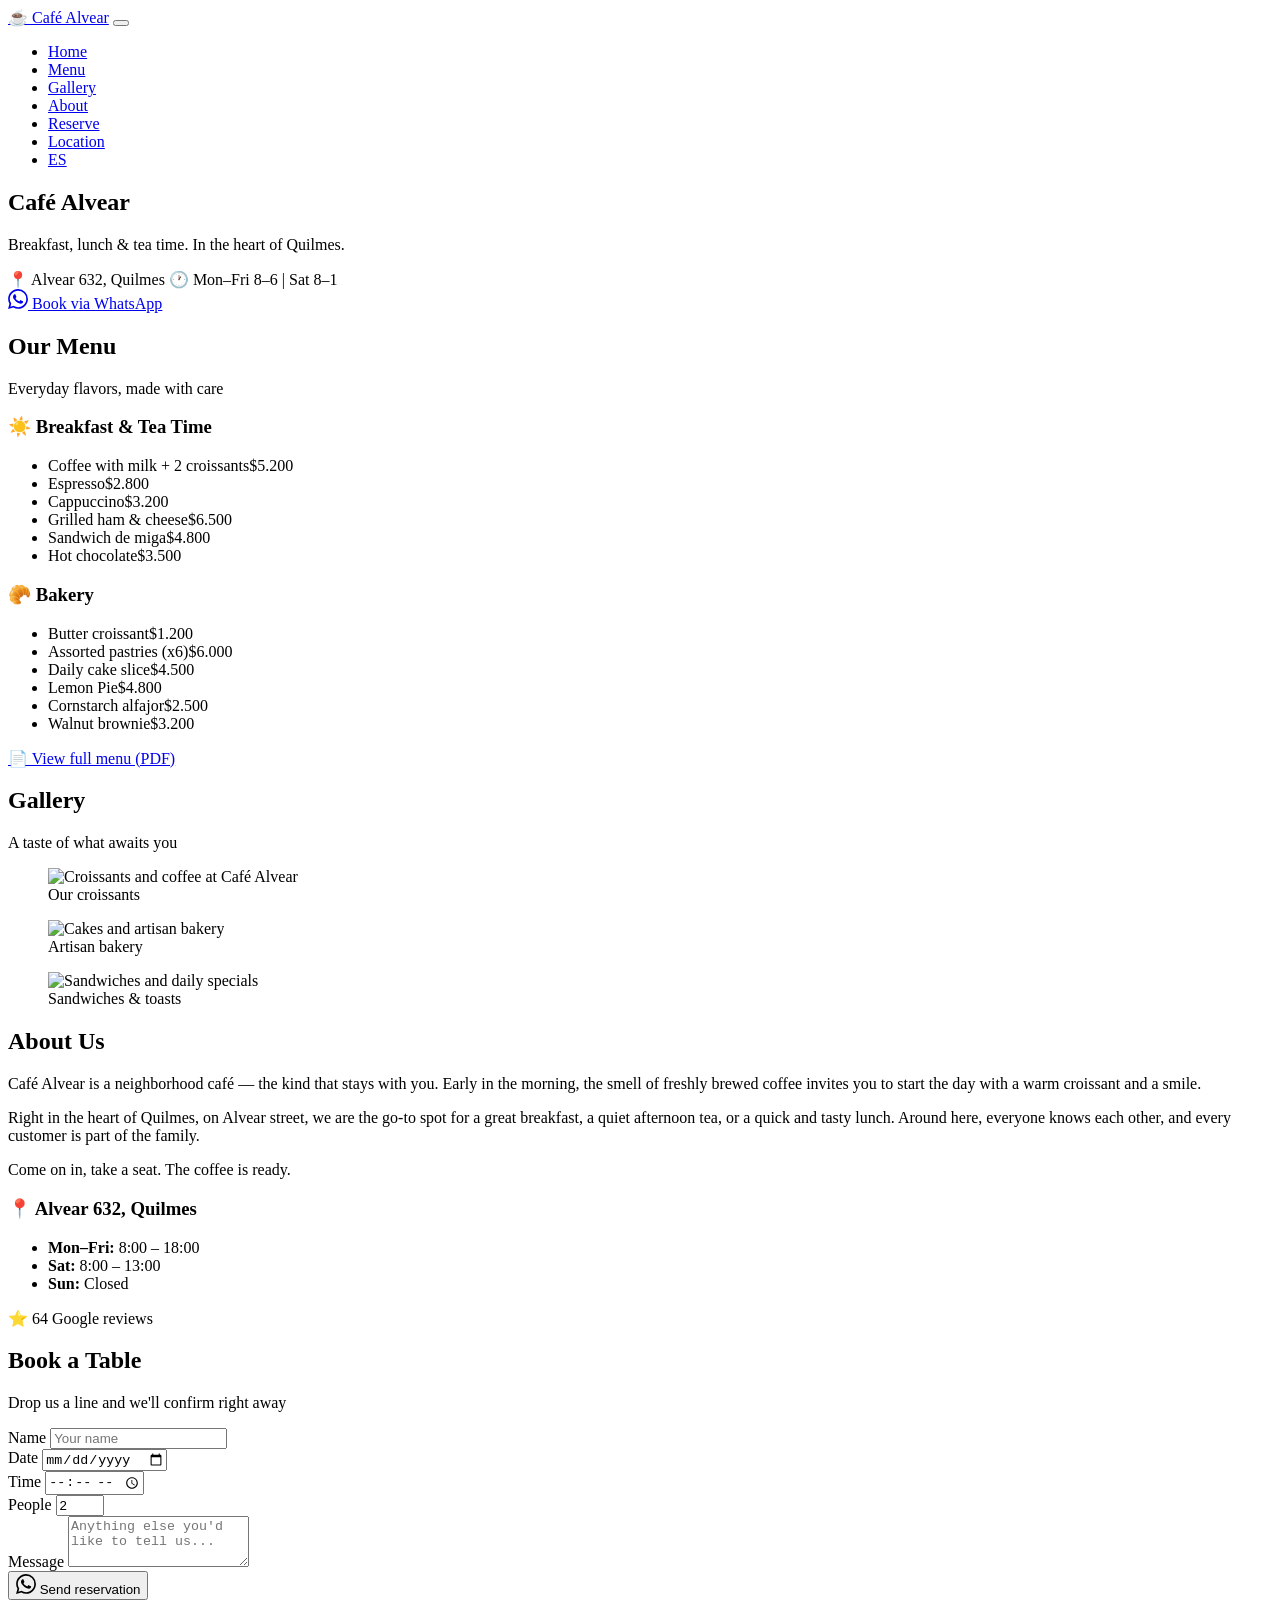
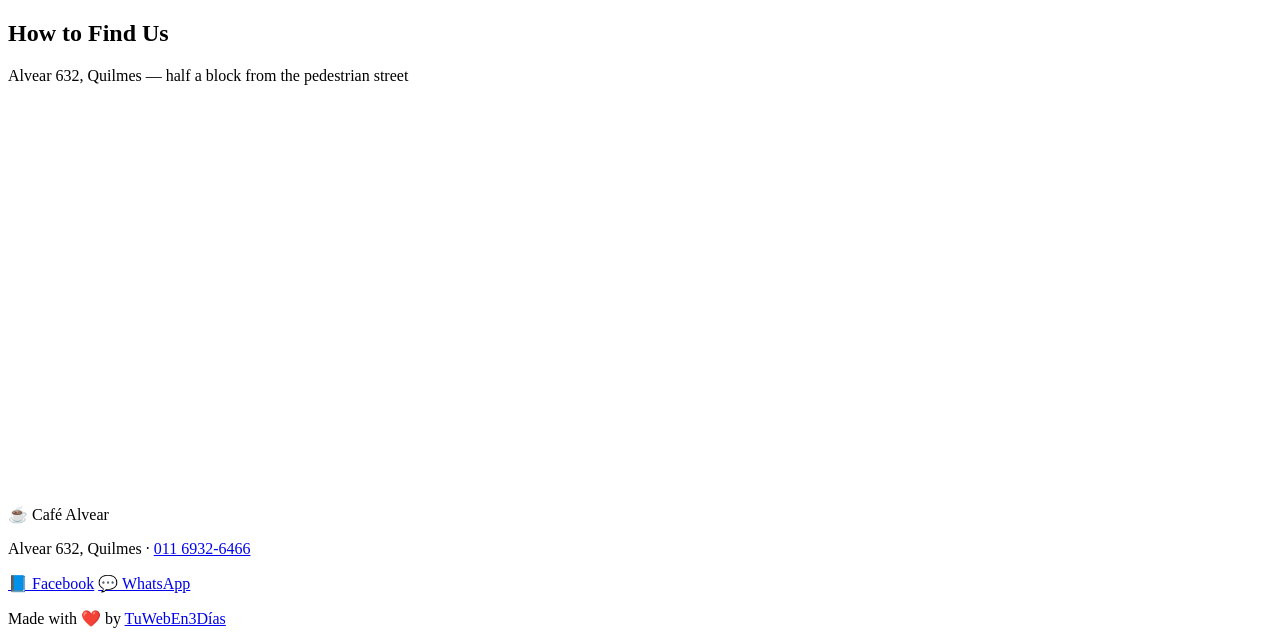
==== en/index.html @ 666771d4 "Add landing page for Café Alvear" ====
<!DOCTYPE html>
<html lang="en" prefix="og: https://ogp.me/ns#">
<head>
<meta charset="UTF-8">
<meta name="viewport" content="width=device-width, initial-scale=1.0">
<title>Café Alvear | Coffee Shop in Quilmes, Buenos Aires</title>
<meta name="description" content="Café Alvear. Breakfast, lunch and tea time in the heart of Quilmes. Pastries, coffee, sandwiches and artisan bakery.">
<meta property="og:title" content="Café Alvear | Coffee Shop in Quilmes">
<meta property="og:description" content="Breakfast, lunch and tea time in the heart of Quilmes.">
<meta property="og:type" content="website">
<meta property="og:url" content="https://tuweben3dias.github.io/demo-cafe-alvear/en/">
<meta name="theme-color" content="#E8A838">
<link rel="icon" type="image/svg+xml" href="data:image/svg+xml,<svg xmlns='http://www.w3.org/2000/svg' viewBox='0 0 100 100'><text y='80' font-size='80'>☕</text></svg>">
<link rel="preconnect" href="https://fonts.googleapis.com">
<link rel="preconnect" href="https://fonts.gstatic.com" crossorigin>
<link href="https://fonts.googleapis.com/css2?family=DM+Sans:opsz,wght@9..40,400;9..40,500;9..40,700&family=Syne:wght@600;700;800&display=swap" rel="stylesheet">
<link rel="stylesheet" href="../css/styles.css">
<script type="application/ld+json">
{
  "@context": "https://schema.org",
  "@type": "CafeOrCoffeeShop",
  "name": "Café Alvear",
  "image": "https://tuweben3dias.github.io/demo-cafe-alvear/imgs/placeholder-hero.svg",
  "url": "https://tuweben3dias.github.io/demo-cafe-alvear/",
  "telephone": "+54 11 6932-6466",
  "address": {
    "@type": "PostalAddress",
    "streetAddress": "Alvear 632",
    "addressLocality": "Quilmes",
    "addressRegion": "Buenos Aires",
    "addressCountry": "AR",
    "postalCode": "B1878"
  },
  "openingHoursSpecification": [
    { "@type": "OpeningHoursSpecification", "dayOfWeek": ["Monday","Tuesday","Wednesday","Thursday","Friday"], "opens": "08:00", "closes": "18:00" },
    { "@type": "OpeningHoursSpecification", "dayOfWeek": "Saturday", "opens": "08:00", "closes": "13:00" }
  ],
  "priceRange": "$",
  "servesCuisine": "Coffee"
}
</script>
<script async src="https://www.googletagmanager.com/gtag/js?id=G-MYPNVV6ZX1"></script>
<script>window.dataLayer=window.dataLayer||[];function gtag(){dataLayer.push(arguments)};gtag('js',new Date());gtag('config','G-MYPNVV6ZX1');</script>
</head>
<body>

<nav class="navbar" id="navbar">
  <div class="container navbar__inner">
    <a href="../" class="navbar__logo">☕ Café Alvear</a>
    <button class="navbar__toggle" id="navToggle" aria-label="Menu">
      <span></span><span></span><span></span>
    </button>
    <ul class="navbar__links" id="navLinks">
      <li><a href="#hero" class="active">Home</a></li>
      <li><a href="#menu">Menu</a></li>
      <li><a href="#galeria">Gallery</a></li>
      <li><a href="#nosotros">About</a></li>
      <li><a href="#reservas">Reserve</a></li>
      <li><a href="#ubicacion">Location</a></li>
      <li class="navbar__lang"><a href="../" lang="es">ES</a></li>
    </ul>
  </div>
</nav>

<section class="hero" id="hero">
  <div class="hero__bg" aria-hidden="true"></div>
  <div class="container hero__inner">
    <h1 class="hero__title">Café Alvear</h1>
    <p class="hero__tagline">Breakfast, lunch & tea time. In the heart of Quilmes.</p>
    <div class="hero__info">
      <span>📍 Alvear 632, Quilmes</span>
      <span>🕐 Mon–Fri 8–6 | Sat 8–1</span>
    </div>
    <a href="https://wa.me/5491169326466" target="_blank" rel="noopener" class="btn btn--whatsapp">
      <svg width="20" height="20" viewBox="0 0 24 24" fill="currentColor"><path d="M17.472 14.382c-.297-.149-1.758-.867-2.03-.967-.273-.099-.471-.148-.67.15-.197.297-.767.966-.94 1.164-.173.199-.347.223-.644.075-.297-.15-1.255-.463-2.39-1.475-.883-.788-1.48-1.761-1.653-2.059-.173-.297-.018-.458.13-.606.134-.133.298-.347.446-.52.149-.174.198-.298.298-.497.099-.198.05-.371-.025-.52-.075-.149-.669-1.612-.916-2.207-.242-.579-.487-.5-.669-.51-.173-.008-.371-.01-.57-.01-.198 0-.52.074-.792.372-.272.297-1.04 1.016-1.04 2.479 0 1.462 1.065 2.875 1.213 3.074.149.198 2.096 3.2 5.077 4.487.709.306 1.262.489 1.694.625.712.227 1.36.195 1.871.118.571-.085 1.758-.719 2.006-1.413.248-.694.248-1.289.173-1.413-.074-.124-.272-.198-.57-.347m-5.421 7.403h-.004a9.87 9.87 0 01-5.031-1.378l-.361-.214-3.741.982.998-3.648-.235-.374a9.86 9.86 0 01-1.51-5.26c.001-5.45 4.436-9.884 9.888-9.884 2.64 0 5.122 1.03 6.988 2.898a9.825 9.825 0 012.893 6.994c-.003 5.45-4.437 9.884-9.885 9.884m8.413-18.297A11.815 11.815 0 0012.05 0C5.495 0 .16 5.335.157 11.892c0 2.096.547 4.142 1.588 5.945L.057 24l6.305-1.654a11.882 11.882 0 005.683 1.448h.005c6.554 0 11.89-5.335 11.893-11.893a11.821 11.821 0 00-3.48-8.413z"/></svg>
      Book via WhatsApp
    </a>
  </div>
</section>

<section class="menu section" id="menu">
  <div class="container">
    <h2 class="section__title">Our Menu</h2>
    <p class="section__subtitle">Everyday flavors, made with care</p>

    <div class="menu__grid">
      <div class="menu__category">
        <h3 class="menu__category-title">☀️ Breakfast & Tea Time</h3>
        <ul class="menu__items">
          <li><span class="menu__name">Coffee with milk + 2 croissants</span><span class="menu__price">$5.200</span></li>
          <li><span class="menu__name">Espresso</span><span class="menu__price">$2.800</span></li>
          <li><span class="menu__name">Cappuccino</span><span class="menu__price">$3.200</span></li>
          <li><span class="menu__name">Grilled ham & cheese</span><span class="menu__price">$6.500</span></li>
          <li><span class="menu__name">Sandwich de miga</span><span class="menu__price">$4.800</span></li>
          <li><span class="menu__name">Hot chocolate</span><span class="menu__price">$3.500</span></li>
        </ul>
      </div>
      <div class="menu__category">
        <h3 class="menu__category-title">🥐 Bakery</h3>
        <ul class="menu__items">
          <li><span class="menu__name">Butter croissant</span><span class="menu__price">$1.200</span></li>
          <li><span class="menu__name">Assorted pastries (x6)</span><span class="menu__price">$6.000</span></li>
          <li><span class="menu__name">Daily cake slice</span><span class="menu__price">$4.500</span></li>
          <li><span class="menu__name">Lemon Pie</span><span class="menu__price">$4.800</span></li>
          <li><span class="menu__name">Cornstarch alfajor</span><span class="menu__price">$2.500</span></li>
          <li><span class="menu__name">Walnut brownie</span><span class="menu__price">$3.200</span></li>
        </ul>
      </div>
    </div>

    <div class="menu__cta">
      <a href="../docs/menu.pdf" target="_blank" class="btn btn--outline">📄 View full menu (PDF)</a>
    </div>
  </div>
</section>

<section class="gallery section" id="galeria">
  <div class="container">
    <h2 class="section__title">Gallery</h2>
    <p class="section__subtitle">A taste of what awaits you</p>
    <div class="gallery__grid">
      <figure class="gallery__item">
        <img src="../imgs/placeholder-gallery-1.svg" alt="Croissants and coffee at Café Alvear" loading="lazy" width="400" height="300">
        <figcaption>Our croissants</figcaption>
      </figure>
      <figure class="gallery__item">
        <img src="../imgs/placeholder-gallery-2.svg" alt="Cakes and artisan bakery" loading="lazy" width="400" height="300">
        <figcaption>Artisan bakery</figcaption>
      </figure>
      <figure class="gallery__item">
        <img src="../imgs/placeholder-gallery-3.svg" alt="Sandwiches and daily specials" loading="lazy" width="400" height="300">
        <figcaption>Sandwiches & toasts</figcaption>
      </figure>
    </div>
  </div>
</section>

<section class="about section" id="nosotros">
  <div class="container">
    <div class="about__inner">
      <div class="about__content">
        <h2 class="section__title">About Us</h2>
        <p>Café Alvear is a neighborhood café — the kind that stays with you. Early in the morning, the smell of freshly brewed coffee invites you to start the day with a warm croissant and a smile.</p>
        <p>Right in the heart of Quilmes, on Alvear street, we are the go-to spot for a great breakfast, a quiet afternoon tea, or a quick and tasty lunch. Around here, everyone knows each other, and every customer is part of the family.</p>
        <p>Come on in, take a seat. The coffee is ready.</p>
      </div>
      <div class="about__visual">
        <div class="about__hours">
          <h3>📍 Alvear 632, Quilmes</h3>
          <ul>
            <li><strong>Mon–Fri:</strong> 8:00 – 18:00</li>
            <li><strong>Sat:</strong> 8:00 – 13:00</li>
            <li><strong>Sun:</strong> Closed</li>
          </ul>
          <p class="about__review">⭐ 64 Google reviews</p>
        </div>
      </div>
    </div>
  </div>
</section>

<section class="reservas section" id="reservas">
  <div class="container">
    <h2 class="section__title">Book a Table</h2>
    <p class="section__subtitle">Drop us a line and we'll confirm right away</p>

    <form class="reservas__form" id="reservasForm">
      <div class="form__group">
        <label for="formName">Name</label>
        <input type="text" id="formName" name="name" required placeholder="Your name" autocomplete="name">
      </div>
      <div class="form__group">
        <label for="formDate">Date</label>
        <input type="date" id="formDate" name="date" required>
      </div>
      <div class="form__group">
        <label for="formTime">Time</label>
        <input type="time" id="formTime" name="time" required>
      </div>
      <div class="form__group">
        <label for="formPeople">People</label>
        <input type="number" id="formPeople" name="people" min="1" max="20" value="2" required>
      </div>
      <div class="form__group form__group--full">
        <label for="formMessage">Message</label>
        <textarea id="formMessage" name="message" rows="3" placeholder="Anything else you'd like to tell us..."></textarea>
      </div>
      <button type="submit" class="btn btn--whatsapp">
        <svg width="20" height="20" viewBox="0 0 24 24" fill="currentColor"><path d="M17.472 14.382c-.297-.149-1.758-.867-2.03-.967-.273-.099-.471-.148-.67.15-.197.297-.767.966-.94 1.164-.173.199-.347.223-.644.075-.297-.15-1.255-.463-2.39-1.475-.883-.788-1.48-1.761-1.653-2.059-.173-.297-.018-.458.13-.606.134-.133.298-.347.446-.52.149-.174.198-.298.298-.497.099-.198.05-.371-.025-.52-.075-.149-.669-1.612-.916-2.207-.242-.579-.487-.5-.669-.51-.173-.008-.371-.01-.57-.01-.198 0-.52.074-.792.372-.272.297-1.04 1.016-1.04 2.479 0 1.462 1.065 2.875 1.213 3.074.149.198 2.096 3.2 5.077 4.487.709.306 1.262.489 1.694.625.712.227 1.36.195 1.871.118.571-.085 1.758-.719 2.006-1.413.248-.694.248-1.289.173-1.413-.074-.124-.272-.198-.57-.347m-5.421 7.403h-.004a9.87 9.87 0 01-5.031-1.378l-.361-.214-3.741.982.998-3.648-.235-.374a9.86 9.86 0 01-1.51-5.26c.001-5.45 4.436-9.884 9.888-9.884 2.64 0 5.122 1.03 6.988 2.898a9.825 9.825 0 012.893 6.994c-.003 5.45-4.437 9.884-9.885 9.884m8.413-18.297A11.815 11.815 0 0012.05 0C5.495 0 .16 5.335.157 11.892c0 2.096.547 4.142 1.588 5.945L.057 24l6.305-1.654a11.882 11.882 0 005.683 1.448h.005c6.554 0 11.89-5.335 11.893-11.893a11.821 11.821 0 00-3.48-8.413z"/></svg>
        Send reservation
      </button>
    </form>
  </div>
</section>

<section class="ubicacion section" id="ubicacion">
  <div class="container">
    <h2 class="section__title">How to Find Us</h2>
    <p class="section__subtitle">Alvear 632, Quilmes — half a block from the pedestrian street</p>
    <div class="ubicacion__map">
      <iframe src="https://www.google.com/maps/embed?pb=!1m18!1m12!1m3!1d3278.7646925552573!2d-58.258506!3d-34.722518!2m3!1f0!2f0!3f0!3m2!1i1024!2i768!4f13.1!3m3!1m2!1s0x95a42e40665e7f23%3A0xd01dd7c0c24b472b!2sAlvear%20632%2C%20B1878%20Quilmes%2C%20Provincia%20de%20Buenos%20Aires!5e0!3m2!1ses-419!2sar!4v1" width="100%" height="400" style="border:0;" allowfullscreen="" loading="lazy" referrerpolicy="no-referrer-when-downgrade" title="Location of Café Alvear"></iframe>
    </div>
  </div>
</section>

<footer class="footer">
  <div class="container footer__inner">
    <div class="footer__brand">
      <span class="footer__logo">☕ Café Alvear</span>
      <p>Alvear 632, Quilmes · <a href="https://wa.me/5491169326466">011 6932-6466</a></p>
    </div>
    <div class="footer__social">
      <a href="https://m.facebook.com/cafealvearquilmes" target="_blank" rel="noopener" aria-label="Facebook">📘 Facebook</a>
      <a href="https://wa.me/5491169326466" target="_blank" rel="noopener" aria-label="WhatsApp">💬 WhatsApp</a>
    </div>
    <div class="footer__copy">
      <p>Made with ❤️ by <a href="https://tuweben3dias.com" target="_blank" rel="noopener">TuWebEn3Días</a></p>
    </div>
  </div>
</footer>

<script src="../js/main.js" defer></script>
</body>
</html>
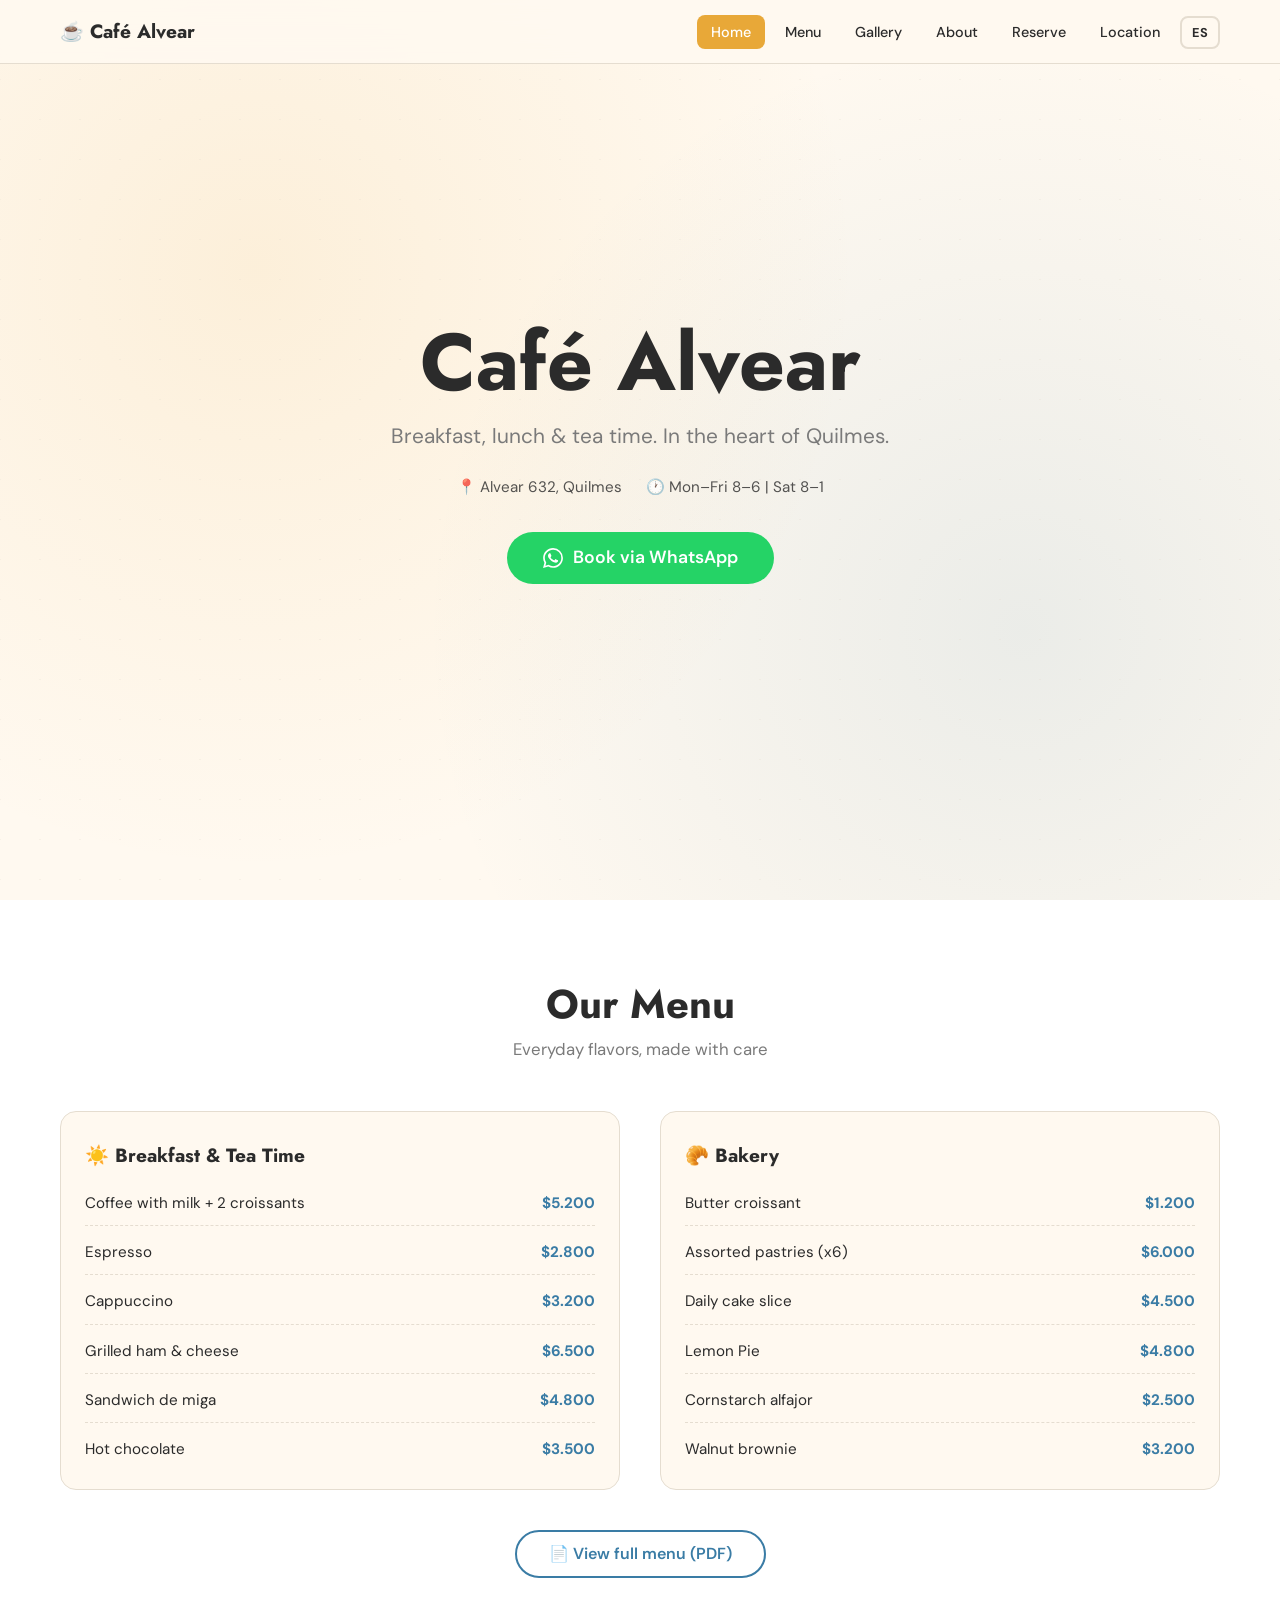
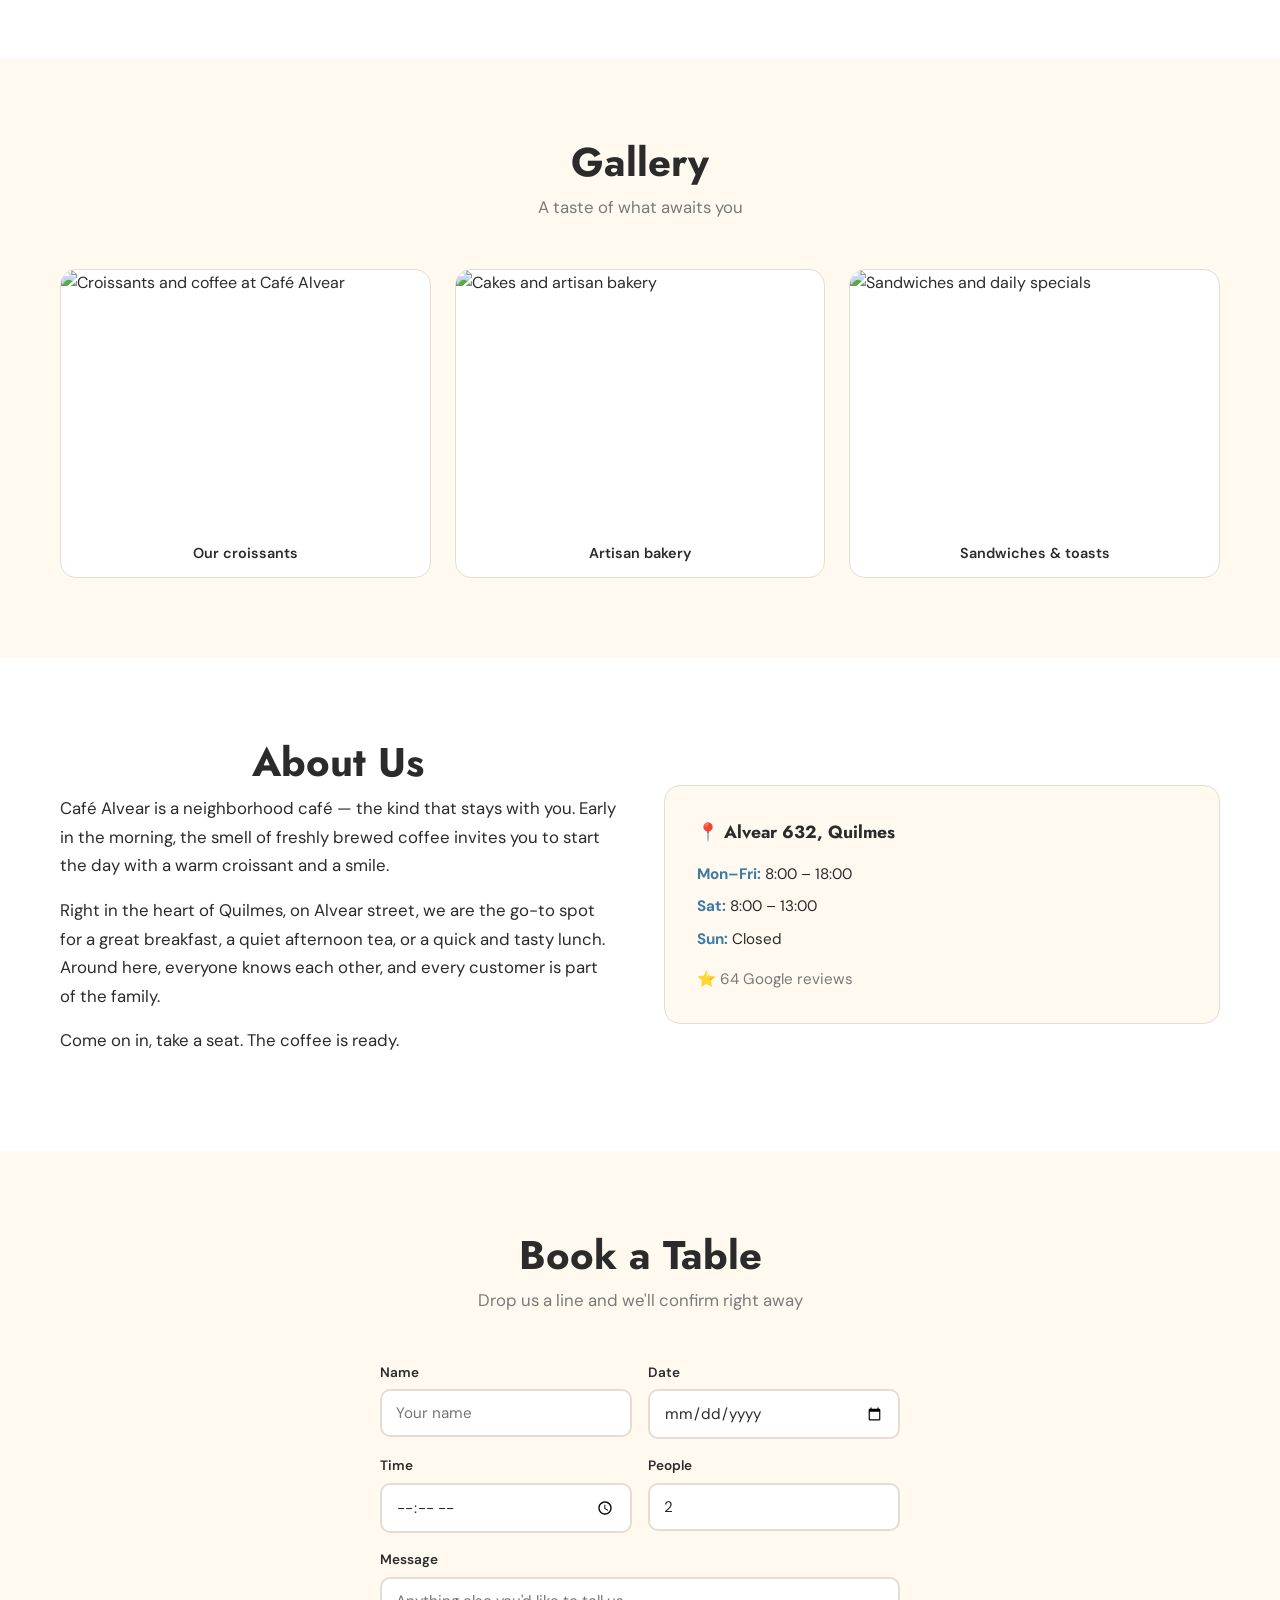
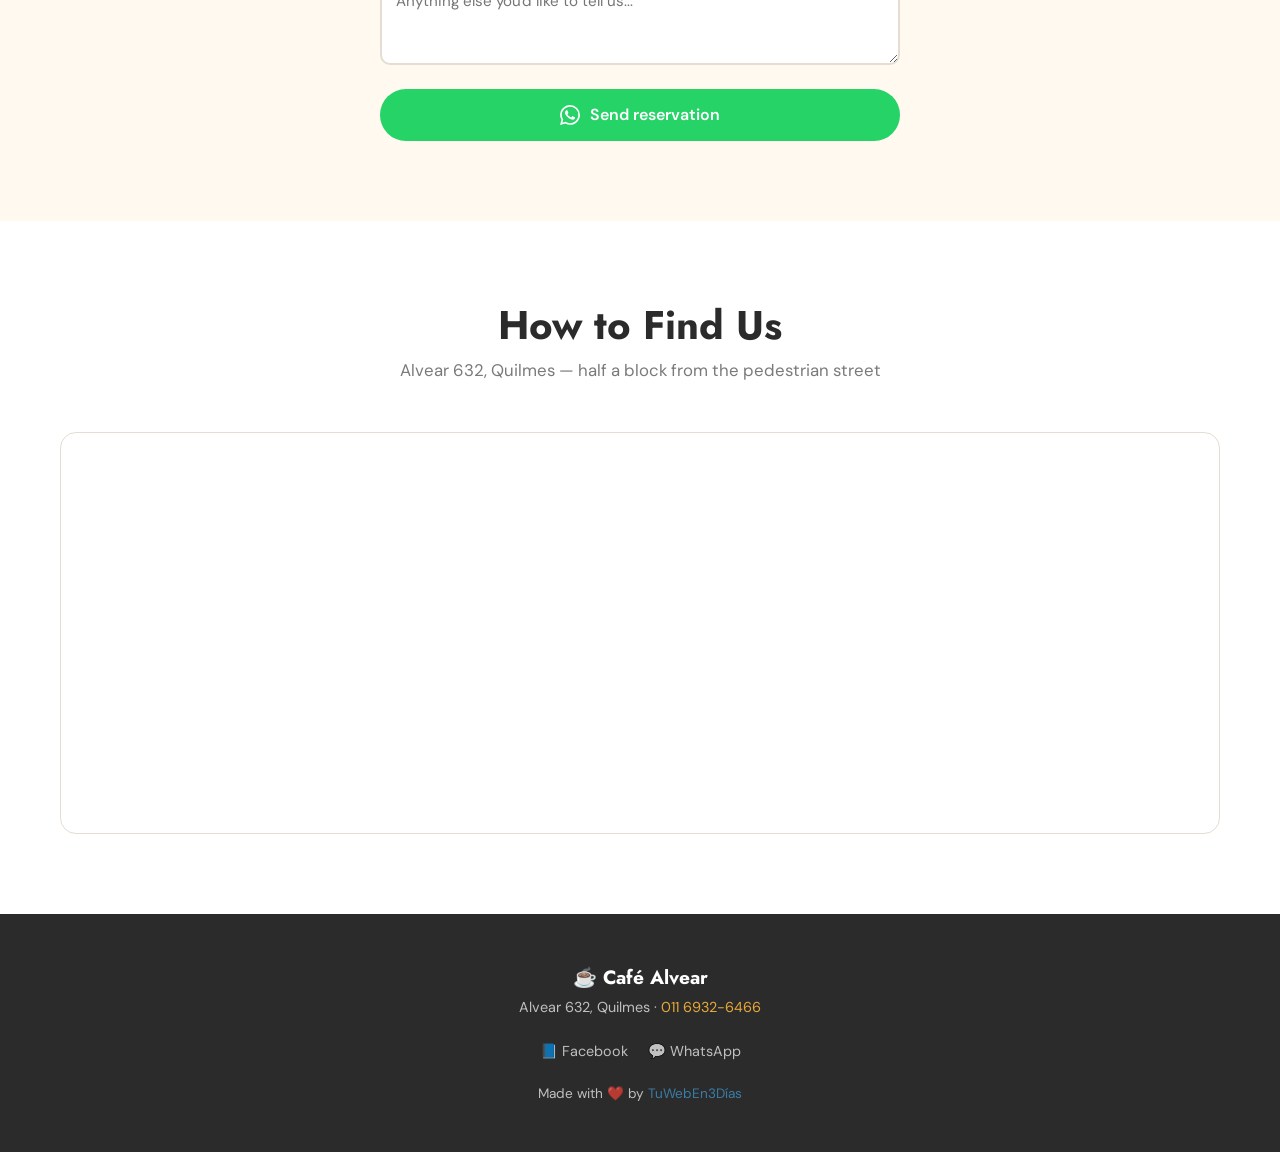
==== commit 7f4d17f6: "Update font: Syne → Jost" ====
--- a/en/index.html
+++ b/en/index.html
@@ -13,7 +13,7 @@
 <link rel="icon" type="image/svg+xml" href="data:image/svg+xml,<svg xmlns='http://www.w3.org/2000/svg' viewBox='0 0 100 100'><text y='80' font-size='80'>☕</text></svg>">
 <link rel="preconnect" href="https://fonts.googleapis.com">
 <link rel="preconnect" href="https://fonts.gstatic.com" crossorigin>
-<link href="https://fonts.googleapis.com/css2?family=DM+Sans:opsz,wght@9..40,400;9..40,500;9..40,700&family=Syne:wght@600;700;800&display=swap" rel="stylesheet">
+<link href="https://fonts.googleapis.com/css2?family=DM+Sans:opsz,wght@9..40,400;9..40,500;9..40,700&family=Jost:wght@500;600;700&display=swap" rel="stylesheet">
 <link rel="stylesheet" href="../css/styles.css">
 <script type="application/ld+json">
 {
--- a/css/styles.css
+++ b/css/styles.css
@@ -0,0 +1,131 @@
+:root {
+  --color-bg: #FFF9F0;
+  --color-surface: #FFFFFF;
+  --color-accent: #E8A838;
+  --color-accent-2: #3A7CA5;
+  --color-text: #2B2B2B;
+  --color-muted: #7A7A7A;
+  --color-border: #E5DDD0;
+  --font-title: 'Jost', sans-serif;
+  --font-body: 'DM Sans', sans-serif;
+  --max-w: 1200px;
+  --radius: 16px;
+  --nav-h: 64px;
+  --shadow: 0 2px 16px rgba(43,43,43,.08);
+}
+
+*,*::before,*::after{box-sizing:border-box;margin:0;padding:0}
+html{scroll-behavior:smooth;scroll-padding-top:var(--nav-h)}
+body{font-family:var(--font-body);color:var(--color-text);background:var(--color-bg);line-height:1.6;-webkit-font-smoothing:antialiased}
+img{max-width:100%;height:auto;display:block}
+a{color:var(--color-accent-2);text-decoration:none}
+a:hover{text-decoration:underline}
+ul{list-style:none}
+.container{width:100%;max-width:var(--max-w);margin:0 auto;padding:0 20px}
+
+.section{padding:80px 0}
+.section__title{font-family:var(--font-title);font-size:clamp(1.75rem,4vw,2.5rem);font-weight:700;color:var(--color-text);text-align:center;margin-bottom:8px;line-height:1.2}
+.section__subtitle{text-align:center;color:var(--color-muted);font-size:1.05rem;margin-bottom:48px}
+
+.btn{display:inline-flex;align-items:center;gap:10px;padding:14px 32px;border-radius:50px;font-family:var(--font-body);font-size:1rem;font-weight:600;border:none;cursor:pointer;transition:all .25s ease;text-decoration:none;line-height:1}
+.btn--whatsapp{background:#25D366;color:#fff}
+.btn--whatsapp:hover{background:#1da851;text-decoration:none;transform:translateY(-2px);box-shadow:0 6px 20px rgba(37,211,102,.35)}
+.btn--outline{background:transparent;color:var(--color-accent-2);border:2px solid var(--color-accent-2)}
+.btn--outline:hover{background:var(--color-accent-2);color:#fff;text-decoration:none;transform:translateY(-2px)}
+
+.navbar{position:fixed;top:0;left:0;width:100%;height:var(--nav-h);background:rgba(255,249,240,.92);backdrop-filter:blur(12px);-webkit-backdrop-filter:blur(12px);border-bottom:1px solid var(--color-border);z-index:1000;transition:box-shadow .3s}
+.navbar.scrolled{box-shadow:0 2px 24px rgba(43,43,43,.1)}
+.navbar__inner{display:flex;align-items:center;justify-content:space-between;height:100%}
+.navbar__logo{font-family:var(--font-title);font-weight:700;font-size:1.2rem;color:var(--color-text);text-decoration:none;display:flex;align-items:center;gap:6px}
+.navbar__logo:hover{text-decoration:none}
+.navbar__toggle{display:none;flex-direction:column;gap:5px;background:none;border:none;cursor:pointer;padding:4px}
+.navbar__toggle span{display:block;width:24px;height:2.5px;background:var(--color-text);border-radius:2px;transition:all .3s}
+.navbar__toggle.active span:nth-child(1){transform:rotate(45deg) translate(5px,5px)}
+.navbar__toggle.active span:nth-child(2){opacity:0}
+.navbar__toggle.active span:nth-child(3){transform:rotate(-45deg) translate(5px,-5px)}
+.navbar__links{display:flex;align-items:center;gap:6px}
+.navbar__links a{font-size:.9rem;font-weight:500;color:var(--color-text);padding:8px 14px;border-radius:8px;transition:all .2s}
+.navbar__links a:hover,.navbar__links a.active{background:var(--color-accent);color:#fff;text-decoration:none}
+.navbar__lang a{font-weight:700;font-size:.8rem;text-transform:uppercase;letter-spacing:.5px;padding:6px 10px;border:2px solid var(--color-border);border-radius:8px}
+.navbar__lang a:hover{background:var(--color-accent-2);color:#fff;border-color:var(--color-accent-2)}
+
+.hero{position:relative;min-height:100vh;display:flex;align-items:center;justify-content:center;text-align:center;overflow:hidden;padding:var(--nav-h) 20px 60px}
+.hero__bg{position:absolute;inset:0;z-index:0;background:
+  radial-gradient(circle at 20% 30%, rgba(232,168,56,.12) 0%, transparent 50%),
+  radial-gradient(circle at 80% 70%, rgba(58,124,165,.10) 0%, transparent 50%);
+  background-color:var(--color-bg)}
+.hero__bg::before{content:'';position:absolute;inset:0;background-image:
+  linear-gradient(45deg, var(--color-border) 1px, transparent 1px),
+  linear-gradient(-45deg, var(--color-border) 1px, transparent 1px);
+  background-size:40px 40px;opacity:.25}
+.hero__inner{position:relative;z-index:1;max-width:720px}
+.hero__title{font-family:var(--font-title);font-size:clamp(2.8rem,8vw,5rem);font-weight:700;color:var(--color-text);line-height:1.05;margin-bottom:16px}
+.hero__tagline{font-size:clamp(1.05rem,2vw,1.3rem);color:var(--color-muted);margin-bottom:24px;line-height:1.5}
+.hero__info{display:flex;flex-wrap:wrap;justify-content:center;gap:16px 24px;font-size:.95rem;color:var(--color-text);margin-bottom:32px;opacity:.8}
+.hero .btn--whatsapp{font-size:1.1rem;padding:16px 36px}
+
+.menu{background:var(--color-surface)}
+.menu__grid{display:grid;grid-template-columns:1fr 1fr;gap:40px;margin-bottom:40px}
+.menu__category{background:var(--color-bg);border-radius:var(--radius);padding:28px 24px;border:1px solid var(--color-border)}
+.menu__category-title{font-family:var(--font-title);font-size:1.2rem;font-weight:700;margin-bottom:20px;color:var(--color-text)}
+.menu__items{display:flex;flex-direction:column;gap:14px}
+.menu__items li{display:flex;justify-content:space-between;align-items:baseline;gap:12px;font-size:.95rem;padding-bottom:10px;border-bottom:1px dashed var(--color-border)}
+.menu__items li:last-child{border-bottom:none;padding-bottom:0}
+.menu__name{color:var(--color-text)}
+.menu__price{font-weight:700;color:var(--color-accent-2);white-space:nowrap}
+.menu__cta{text-align:center}
+
+.gallery__grid{display:grid;grid-template-columns:repeat(3,1fr);gap:24px}
+.gallery__item{border-radius:var(--radius);overflow:hidden;background:var(--color-surface);border:1px solid var(--color-border);transition:transform .3s,box-shadow .3s}
+.gallery__item:hover{transform:translateY(-4px);box-shadow:0 12px 32px rgba(43,43,43,.1)}
+.gallery__item img{width:100%;height:260px;object-fit:cover}
+.gallery__item figcaption{padding:12px 16px;font-size:.9rem;font-weight:600;color:var(--color-text);text-align:center}
+
+.about{background:var(--color-surface)}
+.about__inner{display:grid;grid-template-columns:1fr 1fr;gap:48px;align-items:center}
+.about__content p{font-size:1.05rem;color:var(--color-text);margin-bottom:16px;line-height:1.7}
+.about__hours{background:var(--color-bg);border-radius:var(--radius);padding:32px;border:1px solid var(--color-border)}
+.about__hours h3{font-family:var(--font-title);font-size:1.1rem;font-weight:700;margin-bottom:16px}
+.about__hours ul{display:flex;flex-direction:column;gap:8px;font-size:.95rem;margin-bottom:16px}
+.about__hours ul li strong{color:var(--color-accent-2)}
+.about__review{font-size:.95rem;color:var(--color-muted)}
+
+.reservas{background:var(--color-bg)}
+.reservas__form{max-width:520px;margin:0 auto;display:grid;grid-template-columns:1fr 1fr;gap:16px}
+.form__group{display:flex;flex-direction:column;gap:6px}
+.form__group label{font-size:.85rem;font-weight:600;color:var(--color-text)}
+.form__group input,.form__group textarea{padding:12px 14px;border:2px solid var(--color-border);border-radius:10px;font-family:var(--font-body);font-size:.95rem;background:var(--color-surface);color:var(--color-text);transition:border-color .2s;outline:none}
+.form__group input:focus,.form__group textarea:focus{border-color:var(--color-accent)}
+.form__group--full{grid-column:1/-1}
+.reservas__form .btn--whatsapp{grid-column:1/-1;justify-content:center;margin-top:8px;padding:16px}
+
+.ubicacion{background:var(--color-surface)}
+.ubicacion__map{border-radius:var(--radius);overflow:hidden;border:1px solid var(--color-border)}
+.ubicacion__map iframe{display:block;width:100%}
+
+.footer{background:var(--color-text);color:rgba(255,255,255,.7);padding:48px 0}
+.footer__inner{display:flex;flex-direction:column;align-items:center;gap:20px;text-align:center}
+.footer__logo{font-family:var(--font-title);font-weight:700;font-size:1.2rem;color:#fff}
+.footer__brand p{font-size:.9rem;margin-top:4px}
+.footer__brand a{color:var(--color-accent)}
+.footer__social{display:flex;gap:20px}
+.footer__social a{color:rgba(255,255,255,.7);font-size:.9rem;transition:color .2s}
+.footer__social a:hover{color:var(--color-accent)}
+.footer__copy p{font-size:.85rem}
+.footer__copy a{color:var(--color-accent-2)}
+
+@media(max-width:768px){
+  .navbar__toggle{display:flex}
+  .navbar__links{position:fixed;top:var(--nav-h);left:0;width:100%;background:var(--color-bg);flex-direction:column;padding:16px 20px 24px;border-bottom:1px solid var(--color-border);transform:translateY(-110%);opacity:0;transition:all .35s ease;pointer-events:none;gap:4px}
+  .navbar__links.open{transform:translateY(0);opacity:1;pointer-events:all}
+  .navbar__links a{width:100%;padding:12px 16px;font-size:1rem}
+  .navbar__links a:hover,.navbar__links a.active{background:var(--color-accent);color:#fff;text-decoration:none}
+  .navbar__lang{margin-top:8px}
+  .menu__grid{grid-template-columns:1fr}
+  .gallery__grid{grid-template-columns:1fr}
+  .about__inner{grid-template-columns:1fr}
+  .reservas__form{grid-template-columns:1fr}
+  .section{padding:56px 0}
+  .section__subtitle{margin-bottom:32px}
+  .hero__info{flex-direction:column;align-items:center;gap:8px}
+}
